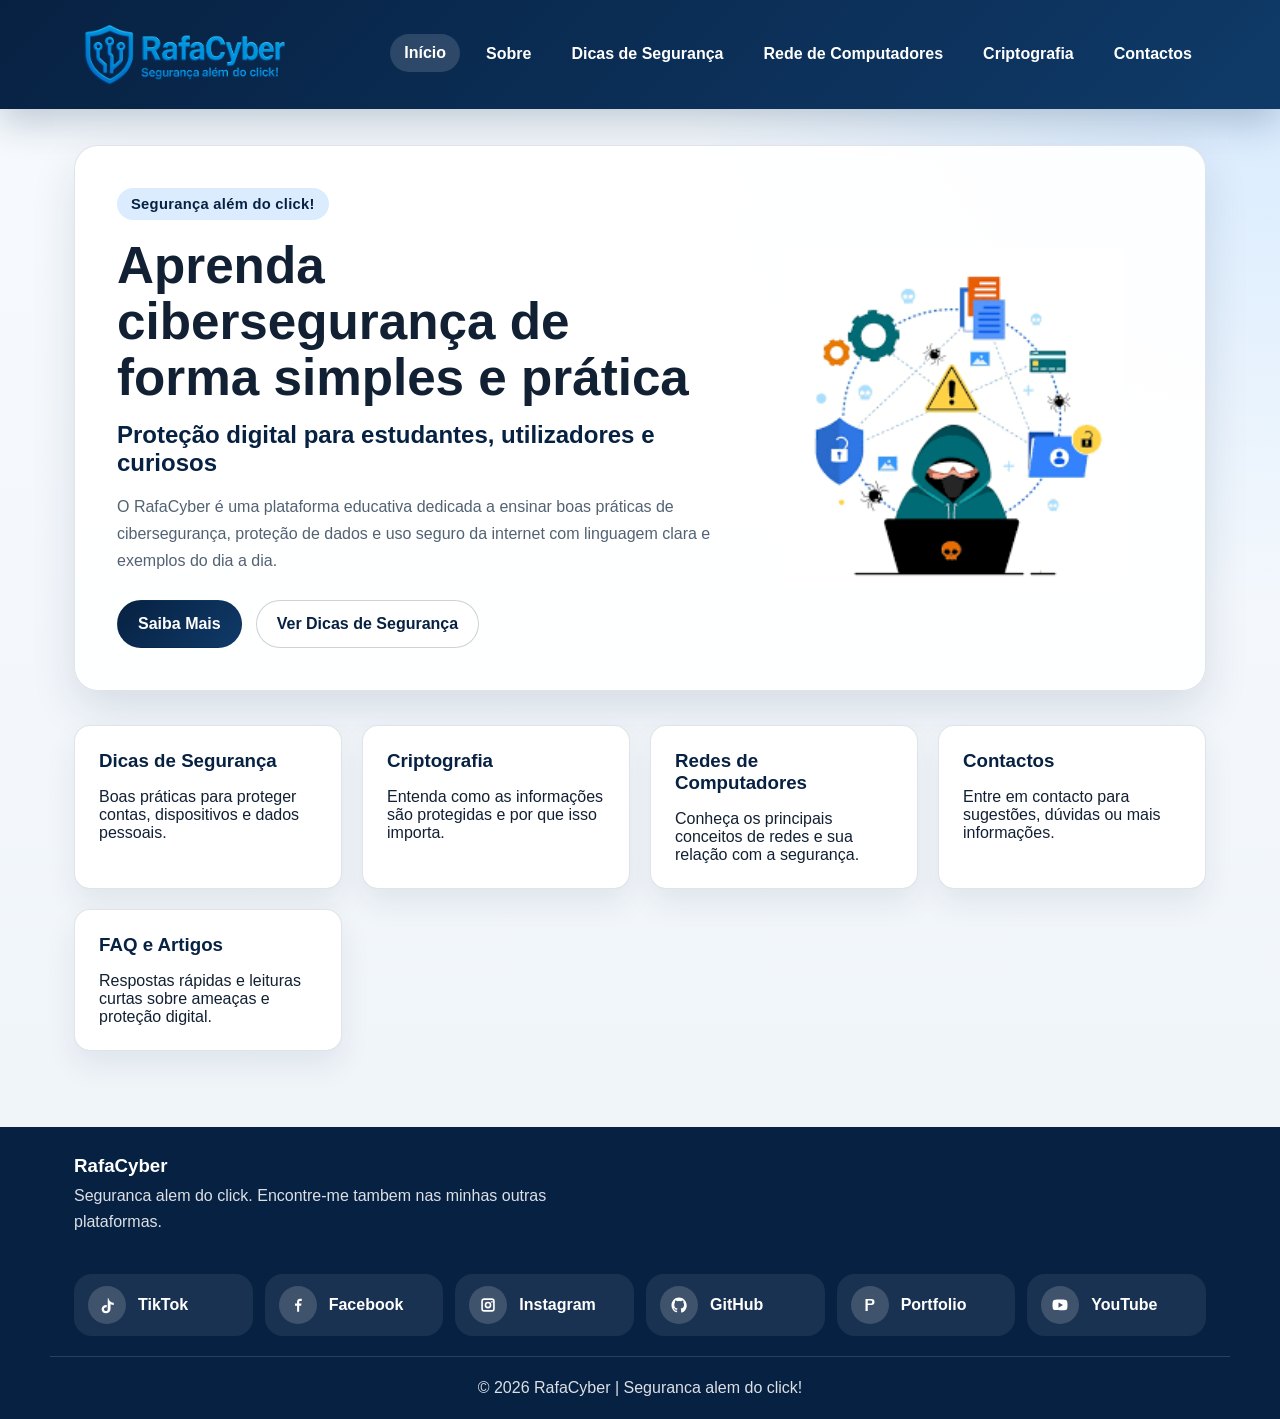
==== index.html @ c88dee0f "Add files via upload" ====
<!DOCTYPE html>
<html lang="pt">
<head>
    <meta charset="UTF-8">
    <meta name="viewport" content="width=device-width, initial-scale=1.0">
    <title>RafaCyber</title>
    <link rel="stylesheet" href="style.css">
</head>
<body>
    <header class="site-header">
        <div class="header-container">
            <div class="logo">
                <img src="img/logo.png" alt="Logo RafaCyber">
            </div>
            <nav class="main-nav">
                <a href="index.html" class="is-active">Início</a>
                <a href="sobre.html">Sobre</a>
                <a href="dicasdeseguranaca.html">Dicas de Segurança</a>
                <a href="Rede de Computadores.html">Rede de Computadores</a>
                <a href="criptografia.html">Criptografia</a>
                <a href="contactos.html">Contactos</a>
            </nav>
        </div>
    </header>

    <main class="page-main">
        <section class="hero">
            <div class="hero-text">
                <span class="eyebrow">Segurança além do click!</span>
                <h1>Aprenda cibersegurança de forma simples e prática</h1>
                <h2>Proteção digital para estudantes, utilizadores e curiosos</h2>
                <p>
                    O RafaCyber é uma plataforma educativa dedicada a ensinar boas práticas de
                    cibersegurança, proteção de dados e uso seguro da internet com linguagem clara
                    e exemplos do dia a dia.
                </p>
                <div class="button-row">
                    <a href="saibamais.html" class="btn">Saiba Mais</a>
                    <a href="dicasdeseguranaca.html" class="btn btn-secondary">Ver Dicas de Segurança</a>
                </div>
            </div>

            <div class="hero-visual">
                <img src="img/Cyber.png" alt="Ilustração sobre segurança digital">
            </div>
        </section>

        <section class="section-spacing">
            <div class="card-grid">
                <article class="card">
                    <h3><a href="dicasdeseguranaca.html">Dicas de Segurança</a></h3>
                    <p>Boas práticas para proteger contas, dispositivos e dados pessoais.</p>
                </article>

                <article class="card">
                    <h3><a href="criptografia.html">Criptografia</a></h3>
                    <p>Entenda como as informações são protegidas e por que isso importa.</p>
                </article>

                <article class="card">
                    <h3><a href="Rede de Computadores.html">Redes de Computadores</a></h3>
                    <p>Conheça os principais conceitos de redes e sua relação com a segurança.</p>
                </article>

                <article class="card">
                    <h3><a href="contactos.html">Contactos</a></h3>
                    <p>Entre em contacto para sugestões, dúvidas ou mais informações.</p>
                </article>

                <article class="card">
                    <h3><a href="faq.html">FAQ e Artigos</a></h3>
                    <p>Respostas rápidas e leituras curtas sobre ameaças e proteção digital.</p>
                </article>
            </div>
        </section>
    </main>

<footer class="site-footer">
        <div class="container site-footer-grid">
            <section class="footer-brand">
                <h3>RafaCyber</h3>
                <p>Seguranca alem do click. Encontre-me tambem nas minhas outras plataformas.</p>
            </section>

            <section class="footer-nav"></section>

            <section class="footer-socials">
                <a href="#" class="social-link">
                    <span class="social-icon" aria-hidden="true">
                        <svg viewBox="0 0 24 24"><path d="M14 3c.2 1.7 1.1 3.2 2.4 4.3 1.3 1 2.9 1.6 4.6 1.7v3.1c-1.5-.1-3-.5-4.3-1.2v6.3c0 3.3-2.7 5.8-6.1 5.8-3.2 0-5.8-2.3-5.8-5.4 0-3.3 2.7-5.6 6-5.6.3 0 .6 0 .9.1v3.1a3.7 3.7 0 0 0-.9-.1c-1.5 0-2.8 1-2.8 2.5 0 1.4 1.1 2.4 2.6 2.4 1.7 0 2.4-1.1 2.4-2.7V3h3z"></path></svg>
                    </span>
                    <span class="social-label">
                        <span class="social-name">TikTok</span>
                    </span>
                </a>
                <a href="#" class="social-link">
                    <span class="social-icon" aria-hidden="true">
                        <svg viewBox="0 0 24 24"><path d="M13.5 21v-8h2.7l.4-3h-3.1V8.1c0-.9.3-1.6 1.7-1.6H17V3.8c-.3 0-1.2-.1-2.3-.1-2.3 0-3.9 1.4-3.9 4V10H8v3h2.8v8h2.7z"></path></svg>
                    </span>
                    <span class="social-label">
                        <span class="social-name">Facebook</span>
                    </span>
                </a>
                <a href="#" class="social-link">
                    <span class="social-icon" aria-hidden="true">
                        <svg viewBox="0 0 24 24"><path d="M7 3h10a4 4 0 0 1 4 4v10a4 4 0 0 1-4 4H7a4 4 0 0 1-4-4V7a4 4 0 0 1 4-4zm0 2.2A1.8 1.8 0 0 0 5.2 7v10c0 1 .8 1.8 1.8 1.8h10c1 0 1.8-.8 1.8-1.8V7c0-1-.8-1.8-1.8-1.8H7zm10.3 1.6a1.1 1.1 0 1 1 0 2.2 1.1 1.1 0 0 1 0-2.2zM12 7.5A4.5 4.5 0 1 1 7.5 12 4.5 4.5 0 0 1 12 7.5zm0 2.2A2.3 2.3 0 1 0 14.3 12 2.3 2.3 0 0 0 12 9.7z"></path></svg>
                    </span>
                    <span class="social-label">
                        <span class="social-name">Instagram</span>
                    </span>
                </a>
                <a href="https://github.com/RafaCyberTech" class="social-link" target="_blank" rel="noopener noreferrer">
                    <span class="social-icon" aria-hidden="true">
                        <svg viewBox="0 0 24 24"><path d="M12 2C6.5 2 2 6.6 2 12.2c0 4.5 2.9 8.3 6.8 9.6.5.1.7-.2.7-.5v-1.9c-2.8.6-3.4-1.2-3.4-1.2-.4-1.2-1.1-1.5-1.1-1.5-.9-.6 0-.6 0-.6 1 .1 1.6 1.1 1.6 1.1.9 1.6 2.4 1.1 3 .8.1-.7.4-1.1.7-1.4-2.2-.3-4.6-1.1-4.6-5.1 0-1.1.4-2 1-2.7-.1-.3-.4-1.3.1-2.7 0 0 .9-.3 2.8 1a9.8 9.8 0 0 1 5.2 0c2-1.3 2.8-1 2.8-1 .6 1.4.2 2.4.1 2.7.7.7 1 1.6 1 2.7 0 4-2.4 4.8-4.7 5.1.4.3.8 1 .8 2v3c0 .3.2.6.7.5 3.9-1.3 6.8-5.1 6.8-9.6C22 6.6 17.5 2 12 2z"></path></svg>
                    </span>
                    <span class="social-label">
                        <span class="social-name">GitHub</span>
                    </span>
                </a>
                <a href="https://github.com/RafaCyberTech/Portfolio/" class="social-link" target="_blank" rel="noopener noreferrer">
                    <span class="social-icon" aria-hidden="true">
                        <svg viewBox="0 0 24 24"><path d="M6 4h8a4 4 0 0 1 0 8H9v8H6V4zm3 2v4h4a2 2 0 0 0 0-4H9z"></path></svg>
                    </span>
                    <span class="social-label">
                        <span class="social-name">Portfolio</span>
                    </span>
                </a>
                <a href="#" class="social-link">
                    <span class="social-icon" aria-hidden="true">
                        <svg viewBox="0 0 24 24"><path d="M21.6 7.2a2.8 2.8 0 0 0-2-2C17.8 4.7 12 4.7 12 4.7s-5.8 0-7.6.5a2.8 2.8 0 0 0-2 2A29 29 0 0 0 2 12a29 29 0 0 0 .4 4.8 2.8 2.8 0 0 0 2 2c1.8.5 7.6.5 7.6.5s5.8 0 7.6-.5a2.8 2.8 0 0 0 2-2A29 29 0 0 0 22 12a29 29 0 0 0-.4-4.8zM10 15.5v-7l6 3.5-6 3.5z"></path></svg>
                    </span>
                    <span class="social-label">
                        <span class="social-name">YouTube</span>
                    </span>
                </a>
            </section>
        </div>
        <div class="container footer-bottom">
            <p>&copy; 2026 RafaCyber | Seguranca alem do click!</p>
        </div>
    </footer>
</body>
</html>
---- style.css ----
:root {
    --bg: #eef3f8;
    --surface: #ffffff;
    --surface-soft: #f6f9fc;
    --primary: #072142;
    --primary-strong: #0f3a68;
    --accent: #1f8cff;
    --accent-soft: #dcecff;
    --text: #122033;
    --muted: #536273;
    --border: rgba(7, 33, 66, 0.12);
    --shadow: 0 18px 45px rgba(7, 33, 66, 0.12);
    --radius-lg: 24px;
    --radius-md: 16px;
    --radius-sm: 10px;
    --max-width: 1180px;
}

* {
    box-sizing: border-box;
}

html {
    scroll-behavior: smooth;
}

body {
    margin: 0;
    font-family: "Segoe UI", Tahoma, Geneva, Verdana, sans-serif;
    color: var(--text);
    background:
        radial-gradient(circle at top right, rgba(31, 140, 255, 0.16), transparent 32%),
        linear-gradient(180deg, #f7fbff 0%, var(--bg) 100%);
}

img {
    max-width: 100%;
    display: block;
}

a {
    color: inherit;
    text-decoration: none;
}

.site-header {
    background: linear-gradient(135deg, var(--primary) 0%, var(--primary-strong) 100%);
    color: #ffffff;
    box-shadow: 0 14px 35px rgba(7, 33, 66, 0.22);
}

.header-container {
    max-width: var(--max-width);
    margin: 0 auto;
    padding: 20px 24px;
    display: flex;
    align-items: center;
    justify-content: space-between;
    gap: 24px;
}

.logo img {
    width: 220px;
}

.main-nav {
    display: flex;
    flex-wrap: wrap;
    justify-content: flex-end;
    gap: 12px;
}

.main-nav a {
    padding: 10px 14px;
    border-radius: 999px;
    font-weight: 600;
    transition: background-color 0.25s ease, color 0.25s ease, transform 0.25s ease;
}

.main-nav a:hover,
.main-nav a.is-active {
    background: rgba(255, 255, 255, 0.14);
    color: #ffffff;
    transform: translateY(-1px);
}

.page-main {
    max-width: var(--max-width);
    margin: 0 auto;
    padding: 36px 24px 56px;
}

.hero,
.page-banner,
.page-card {
    background: rgba(255, 255, 255, 0.92);
    border: 1px solid var(--border);
    border-radius: var(--radius-lg);
    box-shadow: var(--shadow);
}

.hero {
    padding: 42px;
    display: grid;
    grid-template-columns: minmax(0, 1.2fr) minmax(260px, 420px);
    gap: 32px;
    align-items: center;
}

.eyebrow {
    display: inline-flex;
    padding: 8px 14px;
    border-radius: 999px;
    background: var(--accent-soft);
    color: var(--primary);
    font-weight: 700;
    font-size: 0.92rem;
    letter-spacing: 0.02em;
    margin-bottom: 18px;
}

.hero h1,
.page-banner h1,
.page-card h1 {
    margin: 0 0 14px;
    font-size: clamp(2rem, 4vw, 3.2rem);
    line-height: 1.1;
}

.hero h2,
.page-banner h2,
.section h2 {
    margin: 0 0 14px;
    color: var(--primary);
}

.hero p,
.page-banner p,
.page-card p,
.section p,
.section li,
.contact-list li {
    color: var(--muted);
    line-height: 1.7;
    font-size: 1rem;
}

.button-row {
    display: flex;
    flex-wrap: wrap;
    gap: 14px;
    margin-top: 26px;
}

.btn {
    display: inline-flex;
    align-items: center;
    justify-content: center;
    min-height: 48px;
    padding: 12px 20px;
    border-radius: 999px;
    border: 1px solid transparent;
    background: linear-gradient(135deg, var(--primary) 0%, var(--primary-strong) 100%);
    color: #ffffff;
    font-weight: 700;
    transition: transform 0.25s ease, box-shadow 0.25s ease, background-color 0.25s ease;
}

.btn:hover {
    transform: translateY(-2px);
    box-shadow: 0 12px 26px rgba(7, 33, 66, 0.2);
}

.btn-secondary {
    background: var(--surface);
    color: var(--primary);
    border-color: rgba(7, 33, 66, 0.2);
}

.hero-visual {
    background: transparent;
    border-radius: 0;
    padding: 0;
    min-height: 100%;
    display: flex;
    align-items: center;
    justify-content: center;
}

.hero-visual img {
    width: min(100%, 340px);
}

.section-spacing {
    margin-top: 34px;
}

.card-grid {
    display: grid;
    grid-template-columns: repeat(auto-fit, minmax(220px, 1fr));
    gap: 20px;
}

.card,
.section {
    background: var(--surface);
    border: 1px solid var(--border);
    border-radius: var(--radius-md);
    padding: 24px;
}

.card {
    box-shadow: 0 14px 30px rgba(7, 33, 66, 0.08);
    transition: transform 0.25s ease, box-shadow 0.25s ease;
}

.card:hover {
    transform: translateY(-4px);
    box-shadow: 0 18px 34px rgba(7, 33, 66, 0.12);
}

.card h3,
.section h3 {
    margin-top: 0;
    margin-bottom: 10px;
    color: var(--primary);
}

.card p,
.card li,
.section li {
    margin-bottom: 0;
}

.page-banner,
.page-card {
    padding: 36px;
}

.content-grid {
    display: grid;
    gap: 20px;
    margin-top: 26px;
}

.feature-list,
.contact-list {
    margin: 0;
    padding-left: 18px;
}

.contact-grid {
    display: grid;
    grid-template-columns: minmax(0, 1.2fr) minmax(260px, 0.8fr);
    gap: 22px;
    margin-top: 24px;
}

.contact-form {
    display: grid;
    gap: 14px;
}

.contact-form label {
    font-weight: 700;
    color: var(--primary);
}

.contact-form input,
.contact-form textarea {
    width: 100%;
    padding: 13px 14px;
    border: 1px solid rgba(7, 33, 66, 0.16);
    border-radius: 12px;
    background: var(--surface-soft);
    color: var(--text);
    font: inherit;
}

.contact-form textarea {
    resize: vertical;
    min-height: 140px;
}

.status-message {
    display: none;
    padding: 14px 16px;
    border-radius: 14px;
    border: 1px solid rgba(23, 125, 72, 0.18);
    background: #ecfff4;
    color: #176b43;
    font-weight: 600;
}

.status-message.is-visible {
    display: block;
}

.mini-note {
    margin-top: 8px;
    color: var(--muted);
    font-size: 0.92rem;
}

.faq-grid {
    display: grid;
    gap: 16px;
    margin-top: 26px;
}

.faq-item {
    background: var(--surface);
    border: 1px solid var(--border);
    border-radius: var(--radius-md);
    padding: 18px 22px;
}

.faq-item summary {
    cursor: pointer;
    font-weight: 700;
    color: var(--primary);
}

.faq-item p {
    margin: 14px 0 0;
}

.site-footer {
    margin-top: 20px;
    background: var(--primary);
    color: #ffffff;
}

.site-footer-grid {
    max-width: var(--max-width);
    margin: 0 auto;
    padding: 28px 24px 20px;
    display: grid;
    grid-template-columns: 1fr;
    gap: 20px;
    align-items: flex-start;
}

.site-footer h3 {
    margin-top: 0;
    margin-bottom: 6px;
}

.site-footer p,
.site-footer li,
.site-footer a {
    color: rgba(255, 255, 255, 0.86);
    line-height: 1.6;
}

.footer-links,
.footer-contact {
    list-style: none;
    margin: 0;
    padding: 0;
}

.footer-brand p {
    margin: 0;
    max-width: 560px;
}

.footer-nav {
    display: flex;
    flex-wrap: wrap;
    gap: 12px;
}

.footer-pill {
    display: inline-flex;
    align-items: center;
    padding: 9px 14px;
    border-radius: 999px;
    background: rgba(255, 255, 255, 0.08);
    transition: background-color 0.25s ease, transform 0.25s ease;
}

.footer-pill:hover {
    background: rgba(255, 255, 255, 0.16);
    transform: translateY(-1px);
}

.footer-socials {
    display: grid;
    grid-template-columns: repeat(auto-fit, minmax(150px, 1fr));
    gap: 12px;
}

.social-link {
    display: flex;
    align-items: center;
    gap: 12px;
    padding: 12px 14px;
    border-radius: 18px;
    background: rgba(255, 255, 255, 0.08);
    transition: background-color 0.25s ease, transform 0.25s ease;
}

.social-link:hover {
    background: rgba(255, 255, 255, 0.16);
    transform: translateY(-1px);
}

.social-icon {
    width: 38px;
    height: 38px;
    border-radius: 50%;
    display: inline-flex;
    align-items: center;
    justify-content: center;
    background: rgba(255, 255, 255, 0.16);
    font-weight: 700;
    color: #ffffff;
    flex-shrink: 0;
}

.social-icon svg {
    width: 18px;
    height: 18px;
    fill: currentColor;
}

.social-label {
    display: flex;
    flex-direction: column;
    gap: 2px;
}

.social-name {
    font-weight: 700;
    color: #ffffff;
}

.social-hint {
    font-size: 0.85rem;
    color: rgba(255, 255, 255, 0.7);
}

.footer-bottom {
    max-width: var(--max-width);
    margin: 0 auto;
    padding: 0 24px 18px;
    border-top: 1px solid rgba(255, 255, 255, 0.14);
    text-align: center;
}

.footer-bottom p {
    margin: 18px 0 0;
}

@media (max-width: 900px) {
    .header-container,
    .hero,
    .contact-grid {
        grid-template-columns: 1fr;
    }

    .header-container {
        padding: 18px 20px;
        flex-direction: column;
        align-items: flex-start;
    }

    .main-nav {
        justify-content: flex-start;
    }

    .hero,
    .page-banner,
    .page-card {
        padding: 28px;
    }

    .footer-nav {
        justify-content: flex-start;
    }
}

@media (max-width: 640px) {
    .page-main {
        padding: 20px 16px 20px;
    }

    .hero,
    .page-banner,
    .page-card,
    .card,
    .section {
        padding: 22px;
    }

    .logo img {
        width: 180px;
    }

    .main-nav a,
    .btn {
        width: 100%;
    }

    .button-row {
        flex-direction: column;
    }
}
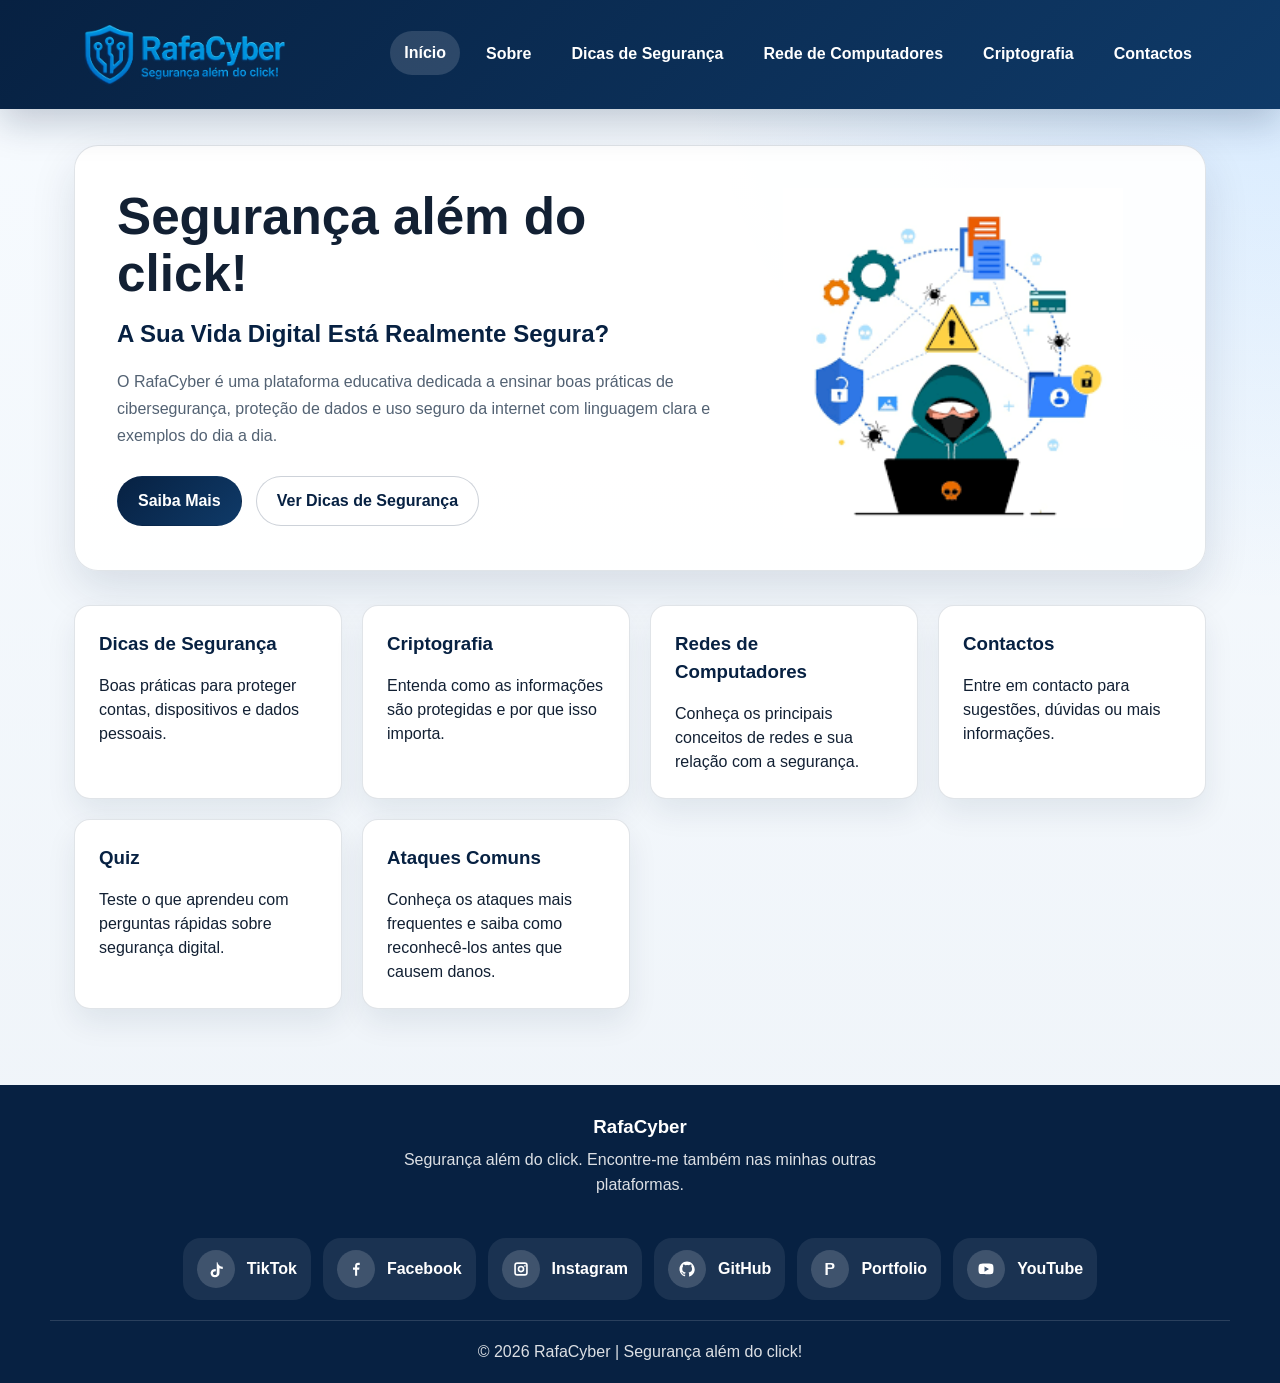
==== commit 6c5783a7: "Add files via upload" ====
--- a/index.html
+++ b/index.html
@@ -4,7 +4,10 @@
     <meta charset="UTF-8">
     <meta name="viewport" content="width=device-width, initial-scale=1.0">
     <title>RafaCyber</title>
+    <link rel="icon" href="favicon.svg" type="image/svg+xml">
+    <link rel="alternate icon" href="favicon.png" type="image/png">
     <link rel="stylesheet" href="style.css">
+    <script src="script.js" defer></script>
 </head>
 <body>
     <header class="site-header">
@@ -12,7 +15,12 @@
             <div class="logo">
                 <img src="img/logo.png" alt="Logo RafaCyber">
             </div>
-            <nav class="main-nav">
+            <button class="nav-toggle" type="button" aria-label="Abrir menu" aria-expanded="false" aria-controls="main-nav">
+                <span></span>
+                <span></span>
+                <span></span>
+            </button>
+            <nav class="main-nav" id="main-nav">
                 <a href="index.html" class="is-active">Início</a>
                 <a href="sobre.html">Sobre</a>
                 <a href="dicasdeseguranaca.html">Dicas de Segurança</a>
@@ -26,9 +34,8 @@
     <main class="page-main">
         <section class="hero">
             <div class="hero-text">
-                <span class="eyebrow">Segurança além do click!</span>
-                <h1>Aprenda cibersegurança de forma simples e prática</h1>
-                <h2>Proteção digital para estudantes, utilizadores e curiosos</h2>
+                <h1>Segurança além do click!</h1>
+                <h2>A Sua Vida Digital Está Realmente Segura?</h2>
                 <p>
                     O RafaCyber é uma plataforma educativa dedicada a ensinar boas práticas de
                     cibersegurança, proteção de dados e uso seguro da internet com linguagem clara
@@ -68,8 +75,13 @@
                 </article>
 
                 <article class="card">
-                    <h3><a href="faq.html">FAQ e Artigos</a></h3>
-                    <p>Respostas rápidas e leituras curtas sobre ameaças e proteção digital.</p>
+                    <h3><a href="faq.html">Quiz</a></h3>
+                    <p>Teste o que aprendeu com perguntas rápidas sobre segurança digital.</p>
+                </article>
+
+                <article class="card">
+                    <h3><a href="ataquescomuns.html">Ataques Comuns</a></h3>
+                    <p>Conheça os ataques mais frequentes e saiba como reconhecê-los antes que causem danos.</p>
                 </article>
             </div>
         </section>
@@ -79,13 +91,13 @@
         <div class="container site-footer-grid">
             <section class="footer-brand">
                 <h3>RafaCyber</h3>
-                <p>Seguranca alem do click. Encontre-me tambem nas minhas outras plataformas.</p>
+                <p>Segurança além do click. Encontre-me também nas minhas outras plataformas.</p>
             </section>
 
             <section class="footer-nav"></section>
 
             <section class="footer-socials">
-                <a href="#" class="social-link">
+                <a href="https://www.tiktok.com/@rafiqueeusebionor" class="social-link" target="_blank" rel="noopener noreferrer">
                     <span class="social-icon" aria-hidden="true">
                         <svg viewBox="0 0 24 24"><path d="M14 3c.2 1.7 1.1 3.2 2.4 4.3 1.3 1 2.9 1.6 4.6 1.7v3.1c-1.5-.1-3-.5-4.3-1.2v6.3c0 3.3-2.7 5.8-6.1 5.8-3.2 0-5.8-2.3-5.8-5.4 0-3.3 2.7-5.6 6-5.6.3 0 .6 0 .9.1v3.1a3.7 3.7 0 0 0-.9-.1c-1.5 0-2.8 1-2.8 2.5 0 1.4 1.1 2.4 2.6 2.4 1.7 0 2.4-1.1 2.4-2.7V3h3z"></path></svg>
                     </span>
@@ -93,7 +105,7 @@
                         <span class="social-name">TikTok</span>
                     </span>
                 </a>
-                <a href="#" class="social-link">
+                <a href="https://www.facebook.com/profile.php?id=61552410900666" class="social-link" target="_blank" rel="noopener noreferrer">
                     <span class="social-icon" aria-hidden="true">
                         <svg viewBox="0 0 24 24"><path d="M13.5 21v-8h2.7l.4-3h-3.1V8.1c0-.9.3-1.6 1.7-1.6H17V3.8c-.3 0-1.2-.1-2.3-.1-2.3 0-3.9 1.4-3.9 4V10H8v3h2.8v8h2.7z"></path></svg>
                     </span>
@@ -101,7 +113,7 @@
                         <span class="social-name">Facebook</span>
                     </span>
                 </a>
-                <a href="#" class="social-link">
+                <a href="https://www.instagram.com/rafacyber" class="social-link" target="_blank" rel="noopener noreferrer">
                     <span class="social-icon" aria-hidden="true">
                         <svg viewBox="0 0 24 24"><path d="M7 3h10a4 4 0 0 1 4 4v10a4 4 0 0 1-4 4H7a4 4 0 0 1-4-4V7a4 4 0 0 1 4-4zm0 2.2A1.8 1.8 0 0 0 5.2 7v10c0 1 .8 1.8 1.8 1.8h10c1 0 1.8-.8 1.8-1.8V7c0-1-.8-1.8-1.8-1.8H7zm10.3 1.6a1.1 1.1 0 1 1 0 2.2 1.1 1.1 0 0 1 0-2.2zM12 7.5A4.5 4.5 0 1 1 7.5 12 4.5 4.5 0 0 1 12 7.5zm0 2.2A2.3 2.3 0 1 0 14.3 12 2.3 2.3 0 0 0 12 9.7z"></path></svg>
                     </span>
@@ -117,7 +129,7 @@
                         <span class="social-name">GitHub</span>
                     </span>
                 </a>
-                <a href="https://github.com/RafaCyberTech/Portfolio/" class="social-link" target="_blank" rel="noopener noreferrer">
+                <a href="https://rafacybertech.github.io/Portfolio/" class="social-link" target="_blank" rel="noopener noreferrer">
                     <span class="social-icon" aria-hidden="true">
                         <svg viewBox="0 0 24 24"><path d="M6 4h8a4 4 0 0 1 0 8H9v8H6V4zm3 2v4h4a2 2 0 0 0 0-4H9z"></path></svg>
                     </span>
@@ -136,7 +148,7 @@
             </section>
         </div>
         <div class="container footer-bottom">
-            <p>&copy; 2026 RafaCyber | Seguranca alem do click!</p>
+            <p>&copy; 2026 RafaCyber | Segurança além do click!</p>
         </div>
     </footer>
 </body>
--- a/style.css
+++ b/style.css
@@ -28,9 +28,22 @@
     margin: 0;
     font-family: "Segoe UI", Tahoma, Geneva, Verdana, sans-serif;
     color: var(--text);
+    min-height: 100vh;
     background:
         radial-gradient(circle at top right, rgba(31, 140, 255, 0.16), transparent 32%),
         linear-gradient(180deg, #f7fbff 0%, var(--bg) 100%);
+    line-height: 1.5;
+    text-rendering: optimizeLegibility;
+    -webkit-font-smoothing: antialiased;
+}
+
+body,
+a,
+button,
+input,
+textarea,
+summary {
+    -webkit-tap-highlight-color: transparent;
 }
 
 img {
@@ -47,6 +60,9 @@
     background: linear-gradient(135deg, var(--primary) 0%, var(--primary-strong) 100%);
     color: #ffffff;
     box-shadow: 0 14px 35px rgba(7, 33, 66, 0.22);
+    position: sticky;
+    top: 0;
+    z-index: 20;
 }
 
 .header-container {
@@ -70,10 +86,57 @@
     gap: 12px;
 }
 
+.nav-toggle {
+    display: none;
+    align-items: center;
+    justify-content: center;
+    flex-direction: column;
+    width: 48px;
+    height: 48px;
+    margin-left: auto;
+    padding: 0;
+    border: 1px solid rgba(255, 255, 255, 0.18);
+    border-radius: 14px;
+    background: rgba(255, 255, 255, 0.08);
+    color: #ffffff;
+    cursor: pointer;
+    box-shadow: 0 10px 24px rgba(7, 33, 66, 0.12);
+    transition: transform 0.25s ease, background-color 0.25s ease, box-shadow 0.25s ease;
+}
+
+.nav-toggle span {
+    display: block;
+    width: 20px;
+    height: 2px;
+    border-radius: 999px;
+    background: currentColor;
+    transition: transform 0.28s ease, opacity 0.22s ease;
+}
+
+.nav-toggle span + span {
+    margin-top: 5px;
+}
+
+.nav-toggle:hover {
+    background: rgba(255, 255, 255, 0.14);
+    transform: translateY(-1px);
+    box-shadow: 0 14px 28px rgba(7, 33, 66, 0.16);
+}
+
+.nav-toggle.is-open {
+    background: rgba(255, 255, 255, 0.16);
+}
+
+.nav-toggle:focus-visible {
+    outline: 3px solid rgba(255, 255, 255, 0.34);
+    outline-offset: 3px;
+}
+
 .main-nav a {
     padding: 10px 14px;
     border-radius: 999px;
     font-weight: 600;
+    white-space: nowrap;
     transition: background-color 0.25s ease, color 0.25s ease, transform 0.25s ease;
 }
 
@@ -199,6 +262,7 @@
     display: grid;
     grid-template-columns: repeat(auto-fit, minmax(220px, 1fr));
     gap: 20px;
+    align-items: stretch;
 }
 
 .card,
@@ -243,6 +307,517 @@
     margin-top: 26px;
 }
 
+.content-split {
+    display: grid;
+    grid-template-columns: minmax(0, 1.15fr) minmax(260px, 0.85fr);
+    gap: 20px;
+    align-items: start;
+    margin-top: 22px;
+}
+
+.diagram-box {
+    background: linear-gradient(180deg, #fbfdff 0%, var(--surface-soft) 100%);
+    border: 1px solid var(--border);
+    border-radius: var(--radius-md);
+    padding: 18px;
+    box-shadow: 0 14px 30px rgba(7, 33, 66, 0.08);
+}
+
+.diagram-box h4 {
+    margin: 0 0 12px;
+    color: var(--primary);
+}
+
+.diagram-intro {
+    margin: 0 0 10px;
+    color: var(--muted);
+    line-height: 1.45;
+    font-size: 0.95rem;
+}
+
+.flow-diagram {
+    display: grid;
+    gap: 0;
+}
+
+.flow-track {
+    display: flex;
+    align-items: center;
+    justify-content: space-between;
+    gap: 8px;
+    padding: 10px 12px;
+    border-radius: 14px;
+    background:
+        linear-gradient(180deg, rgba(255, 255, 255, 0.92), rgba(246, 249, 252, 0.96)),
+        radial-gradient(circle at center, rgba(31, 140, 255, 0.08), transparent 65%);
+    border: 1px solid rgba(7, 33, 66, 0.08);
+    box-shadow: inset 0 1px 0 rgba(255, 255, 255, 0.7);
+}
+
+.flow-step {
+    position: relative;
+    display: flex;
+    flex-direction: column;
+    align-items: center;
+    gap: 7px;
+    min-width: 90px;
+}
+
+.diagram-node {
+    width: 100%;
+    text-align: center;
+    padding: 11px 10px;
+    border-radius: 14px;
+    background: linear-gradient(180deg, #ffffff 0%, #f8fbff 100%);
+    border: 1px solid rgba(7, 33, 66, 0.12);
+    color: var(--primary);
+    font-weight: 700;
+    font-size: 0.92rem;
+    box-shadow: 0 10px 20px rgba(7, 33, 66, 0.07);
+}
+
+.diagram-node small {
+    display: block;
+    margin-top: 4px;
+    color: var(--muted);
+    font-weight: 600;
+    font-size: 0.8rem;
+}
+
+.flow-badge {
+    width: 24px;
+    height: 24px;
+    border-radius: 50%;
+    display: inline-flex;
+    align-items: center;
+    justify-content: center;
+    background: linear-gradient(135deg, var(--accent), var(--primary-strong));
+    color: #ffffff;
+    font-size: 0.74rem;
+    font-weight: 800;
+    box-shadow: 0 6px 12px rgba(31, 140, 255, 0.18);
+}
+
+.flow-line {
+    flex: 1 1 24px;
+    height: 3px;
+    border-radius: 999px;
+    background: linear-gradient(90deg, rgba(31, 140, 255, 0.15), var(--accent), rgba(15, 58, 104, 0.22));
+    margin-top: 24px;
+}
+
+.topology-grid {
+    display: grid;
+    grid-template-columns: repeat(auto-fit, minmax(230px, 1fr));
+    gap: 16px;
+    margin-top: 16px;
+}
+
+.topology-card {
+    background: var(--surface);
+    border: 1px solid var(--border);
+    border-radius: var(--radius-md);
+    padding: 18px;
+}
+
+.topology-card h4 {
+    margin: 0 0 10px;
+    color: var(--primary);
+}
+
+.topology-visual {
+    position: relative;
+    min-height: 170px;
+    border-radius: 16px;
+    background: radial-gradient(circle at center, rgba(31, 140, 255, 0.08), transparent 60%);
+    border: 1px dashed rgba(7, 33, 66, 0.14);
+    overflow: hidden;
+}
+
+.topology-visual.star .center-node {
+    position: absolute;
+    inset: 50% auto auto 50%;
+    transform: translate(-50%, -50%);
+}
+
+.topology-visual.star::before {
+    content: "";
+    position: absolute;
+    inset: 18px;
+    border-radius: 50%;
+    border: 2px dashed rgba(31, 140, 255, 0.22);
+}
+
+.star-spoke {
+    position: absolute;
+    left: 50%;
+    top: 50%;
+    width: 2px;
+    height: 60px;
+    background: linear-gradient(180deg, rgba(31, 140, 255, 0.18), rgba(15, 58, 104, 0.35), rgba(31, 140, 255, 0.18));
+    transform-origin: center top;
+    z-index: 0;
+}
+
+.star-spoke-1 { transform: translate(-50%, -100%) rotate(0deg); }
+.star-spoke-2 { transform: translate(-50%, -50%) rotate(90deg); }
+.star-spoke-3 { transform: translate(-50%, 0%) rotate(180deg); }
+.star-spoke-4 { transform: translate(-50%, -50%) rotate(270deg); }
+
+.center-node,
+.outer-node {
+    display: inline-flex;
+    align-items: center;
+    justify-content: center;
+    width: 62px;
+    height: 62px;
+    border-radius: 50%;
+    background: #ffffff;
+    border: 2px solid rgba(31, 140, 255, 0.28);
+    color: var(--primary);
+    font-weight: 800;
+    box-shadow: 0 10px 18px rgba(7, 33, 66, 0.08);
+}
+
+.outer-node {
+    position: absolute;
+    width: 54px;
+    height: 54px;
+    z-index: 2;
+}
+
+.topology-visual.star .outer-1 { top: 12px; left: 50%; transform: translateX(-50%); }
+.topology-visual.star .outer-2 { top: 50%; right: 12px; transform: translateY(-50%); }
+.topology-visual.star .outer-3 { bottom: 12px; left: 50%; transform: translateX(-50%); }
+.topology-visual.star .outer-4 { top: 50%; left: 12px; transform: translateY(-50%); }
+
+.topology-visual.bus {
+    display: flex;
+    align-items: center;
+    justify-content: space-between;
+    padding: 20px 12px 18px;
+}
+
+.topology-visual.bus::before {
+    content: "";
+    position: absolute;
+    left: 18px;
+    right: 18px;
+    top: 50%;
+    height: 6px;
+    border-radius: 999px;
+    background: linear-gradient(90deg, var(--accent), var(--primary-strong));
+    transform: translateY(-50%);
+}
+
+.bus-line {
+    display: none;
+}
+
+.bus-node {
+    position: relative;
+    z-index: 1;
+    display: flex;
+    flex-direction: column;
+    align-items: center;
+    gap: 8px;
+    color: var(--primary);
+    font-weight: 700;
+}
+
+.bus-node span {
+    width: 20px;
+    height: 20px;
+    border-radius: 50%;
+    background: #ffffff;
+    border: 3px solid var(--primary);
+}
+
+.topology-visual.ring {
+    display: block;
+}
+
+.topology-visual.ring::before {
+    content: "";
+    position: absolute;
+    inset: 22px;
+    border-radius: 50%;
+    border: 4px solid rgba(31, 140, 255, 0.18);
+}
+
+.ring-circle {
+    position: absolute;
+    inset: 34px;
+    border-radius: 50%;
+    border: 2px dashed rgba(7, 33, 66, 0.18);
+    background: radial-gradient(circle at center, rgba(31, 140, 255, 0.06), transparent 62%);
+}
+
+.ring-center,
+.mesh-center {
+    position: absolute;
+    inset: 50% auto auto 50%;
+    transform: translate(-50%, -50%);
+    display: inline-flex;
+    align-items: center;
+    justify-content: center;
+    width: 66px;
+    height: 66px;
+    border-radius: 50%;
+    background: linear-gradient(135deg, var(--primary), var(--primary-strong));
+    color: #ffffff;
+    font-weight: 800;
+    box-shadow: 0 10px 18px rgba(7, 33, 66, 0.18);
+    z-index: 2;
+}
+
+.ring-node,
+.mesh-node {
+    position: absolute;
+    width: 50px;
+    height: 50px;
+    border-radius: 50%;
+    display: inline-flex;
+    align-items: center;
+    justify-content: center;
+    background: #ffffff;
+    border: 2px solid rgba(31, 140, 255, 0.3);
+    color: var(--primary);
+    font-weight: 800;
+    box-shadow: 0 10px 18px rgba(7, 33, 66, 0.08);
+}
+
+.ring-1 { top: 12px; left: 50%; transform: translateX(-50%); }
+.ring-2 { top: 50%; right: 12px; transform: translateY(-50%); }
+.ring-3 { bottom: 12px; left: 50%; transform: translateX(-50%); }
+.ring-4 { top: 50%; left: 12px; transform: translateY(-50%); }
+
+.mesh-center {
+    width: 60px;
+    height: 60px;
+    z-index: 2;
+}
+
+.mesh-node {
+    z-index: 2;
+}
+
+.mesh-1 { top: 14px; left: 18px; }
+.mesh-2 { top: 14px; right: 18px; }
+.mesh-3 { bottom: 14px; left: 18px; }
+.mesh-4 { bottom: 14px; right: 18px; }
+
+.mesh-link {
+    position: absolute;
+    background: linear-gradient(90deg, rgba(31, 140, 255, 0.22), rgba(15, 58, 104, 0.18));
+    z-index: 1;
+}
+
+.mesh-link-1 {
+    top: 42px;
+    left: 62px;
+    width: calc(100% - 124px);
+    height: 3px;
+}
+
+.mesh-link-2 {
+    bottom: 42px;
+    left: 62px;
+    width: calc(100% - 124px);
+    height: 3px;
+}
+
+.mesh-link-3 {
+    top: 62px;
+    left: 42px;
+    width: 3px;
+    height: calc(100% - 124px);
+}
+
+.mesh-link-4 {
+    top: 62px;
+    right: 42px;
+    width: 3px;
+    height: calc(100% - 124px);
+}
+
+.mesh-link-5 {
+    top: 50%;
+    left: 50%;
+    width: 3px;
+    height: 72px;
+    transform: translate(-50%, -50%) rotate(45deg);
+}
+
+.mesh-link-6 {
+    top: 50%;
+    left: 50%;
+    width: 3px;
+    height: 72px;
+    transform: translate(-50%, -50%) rotate(-45deg);
+}
+
+.topology-visual.hybrid {
+    display: block;
+    padding: 14px;
+}
+
+.hybrid-spine {
+    position: absolute;
+    top: 50%;
+    left: 14px;
+    right: 14px;
+    height: 6px;
+    border-radius: 999px;
+    background: linear-gradient(90deg, var(--primary), var(--accent), var(--primary-strong));
+    transform: translateY(-50%);
+    box-shadow: 0 6px 18px rgba(7, 33, 66, 0.08);
+}
+
+.hybrid-cluster {
+    position: absolute;
+    width: 146px;
+    height: 146px;
+}
+
+.hybrid-cluster-left {
+    left: 8px;
+    top: 50%;
+    transform: translateY(-50%);
+}
+
+.hybrid-cluster-right {
+    right: 8px;
+    top: 50%;
+    transform: translateY(-50%);
+}
+
+.hybrid-center {
+    position: absolute;
+    top: 50%;
+    left: 50%;
+    width: 58px;
+    height: 58px;
+    border-radius: 50%;
+    transform: translate(-50%, -50%);
+    display: inline-flex;
+    align-items: center;
+    justify-content: center;
+    background: linear-gradient(135deg, var(--primary), var(--primary-strong));
+    color: #ffffff;
+    font-weight: 800;
+    box-shadow: 0 10px 18px rgba(7, 33, 66, 0.16);
+    z-index: 2;
+}
+
+.hybrid-spoke {
+    position: absolute;
+    left: 50%;
+    top: 50%;
+    width: 2px;
+    height: 48px;
+    background: linear-gradient(180deg, rgba(31, 140, 255, 0.18), rgba(15, 58, 104, 0.35), rgba(31, 140, 255, 0.18));
+    transform-origin: center top;
+    z-index: 0;
+}
+
+.hybrid-spoke-1 { transform: translate(-50%, -100%) rotate(0deg); }
+.hybrid-spoke-2 { transform: translate(-50%, -50%) rotate(240deg); }
+.hybrid-spoke-3 { transform: translate(-50%, -50%) rotate(120deg); }
+.hybrid-spoke-4 { transform: translate(-50%, -100%) rotate(0deg); }
+.hybrid-spoke-5 { transform: translate(-50%, -50%) rotate(240deg); }
+.hybrid-spoke-6 { transform: translate(-50%, -50%) rotate(120deg); }
+
+.hybrid-node {
+    position: absolute;
+    width: 42px;
+    height: 42px;
+    border-radius: 50%;
+    display: inline-flex;
+    align-items: center;
+    justify-content: center;
+    background: #ffffff;
+    border: 2px solid rgba(31, 140, 255, 0.32);
+    color: var(--primary);
+    font-weight: 800;
+    box-shadow: 0 8px 16px rgba(7, 33, 66, 0.08);
+}
+
+.hybrid-a1 { top: 2px; left: 50%; transform: translateX(-50%); }
+.hybrid-a2 { bottom: 12px; left: 8px; }
+.hybrid-a3 { bottom: 12px; right: 8px; }
+.hybrid-b1 { top: 2px; left: 50%; transform: translateX(-50%); }
+.hybrid-b2 { bottom: 12px; left: 8px; }
+.hybrid-b3 { bottom: 12px; right: 8px; }
+
+.hybrid-link {
+    position: absolute;
+    background: linear-gradient(90deg, rgba(31, 140, 255, 0.18), rgba(15, 58, 104, 0.24));
+    z-index: 1;
+}
+
+.hybrid-link-1 {
+    top: 50%;
+    left: 142px;
+    width: calc(50% - 164px);
+    height: 3px;
+    transform: translateY(-50%);
+}
+
+.hybrid-link-2 {
+    top: 50%;
+    right: 142px;
+    width: calc(50% - 164px);
+    height: 3px;
+    transform: translateY(-50%);
+}
+
+.list-note {
+    margin-top: 10px;
+    padding-left: 18px;
+    color: var(--muted);
+}
+
+.network-type-grid {
+    display: grid;
+    grid-template-columns: repeat(auto-fit, minmax(190px, 1fr));
+    gap: 14px;
+    margin-top: 14px;
+}
+
+.network-type {
+    background: var(--surface);
+    border: 1px solid var(--border);
+    border-radius: 16px;
+    padding: 16px;
+}
+
+.network-type strong {
+    display: block;
+    margin-bottom: 6px;
+    color: var(--primary);
+}
+
+/* Footer: center brand text and make socials align nicely */
+.site-footer .footer-brand {
+    text-align: center;
+}
+
+.site-footer .footer-brand h3 {
+    margin-bottom: 6px;
+}
+
+.site-footer .footer-socials {
+    display: flex;
+    gap: 12px;
+    justify-content: center;
+    align-items: center;
+}
+
+.network-type p {
+    margin: 0;
+}
+
 .feature-list,
 .contact-list {
     margin: 0;
@@ -254,6 +829,7 @@
     grid-template-columns: minmax(0, 1.2fr) minmax(260px, 0.8fr);
     gap: 22px;
     margin-top: 24px;
+    align-items: start;
 }
 
 .contact-form {
@@ -308,6 +884,141 @@
     margin-top: 26px;
 }
 
+.quiz-form {
+    display: grid;
+    gap: 18px;
+    margin-top: 26px;
+}
+
+.quiz-step {
+    display: none;
+}
+
+.quiz-step.is-active {
+    display: grid;
+    animation: quizStepIn 0.35s ease;
+}
+
+@keyframes quizStepIn {
+    from {
+        opacity: 0;
+        transform: translateY(10px);
+    }
+    to {
+        opacity: 1;
+        transform: translateY(0);
+    }
+}
+
+.quiz-question {
+    display: grid;
+    gap: 12px;
+    padding: 20px;
+    border-radius: var(--radius-md);
+    border: 1px solid rgba(7, 33, 66, 0.12);
+    background: linear-gradient(180deg, #ffffff 0%, #f8fbff 100%);
+    box-shadow: 0 14px 28px rgba(7, 33, 66, 0.06);
+    transition: border-color 0.25s ease, box-shadow 0.25s ease, transform 0.25s ease;
+}
+
+.quiz-question:hover {
+    transform: translateY(-2px);
+    box-shadow: 0 18px 34px rgba(7, 33, 66, 0.1);
+}
+
+.quiz-question.is-correct {
+    border-color: rgba(23, 125, 72, 0.34);
+    background: linear-gradient(180deg, #f1fff7 0%, #ffffff 100%);
+}
+
+.quiz-question.is-wrong {
+    border-color: rgba(196, 56, 56, 0.32);
+    background: linear-gradient(180deg, #fff5f5 0%, #ffffff 100%);
+}
+
+.quiz-question h3 {
+    margin: 0;
+    color: var(--primary);
+}
+
+.quiz-step-header {
+    display: flex;
+    align-items: flex-start;
+    justify-content: space-between;
+    gap: 12px;
+}
+
+.quiz-progress {
+    flex-shrink: 0;
+    padding: 6px 10px;
+    border-radius: 999px;
+    background: var(--accent-soft);
+    color: var(--primary);
+    font-size: 0.85rem;
+    font-weight: 700;
+}
+
+.quiz-option {
+    display: flex;
+    align-items: flex-start;
+    gap: 10px;
+    padding: 12px 14px;
+    border-radius: 14px;
+    border: 1px solid rgba(7, 33, 66, 0.08);
+    background: var(--surface);
+    color: var(--text);
+    line-height: 1.5;
+    cursor: pointer;
+}
+
+.quiz-option input {
+    margin-top: 4px;
+    accent-color: var(--primary-strong);
+}
+
+.quiz-actions {
+    display: flex;
+    flex-wrap: wrap;
+    gap: 12px;
+    margin-top: 6px;
+}
+
+.quiz-feedback {
+    min-height: 24px;
+    font-size: 0.95rem;
+    font-weight: 600;
+    color: var(--muted);
+}
+
+.quiz-feedback.is-success {
+    color: #176b43;
+}
+
+.quiz-feedback.is-warning,
+.quiz-feedback.is-error {
+    color: #9a5a00;
+}
+
+.quiz-result {
+    min-height: 52px;
+    padding: 16px 18px;
+    border-radius: 16px;
+    border: 1px solid transparent;
+    font-weight: 700;
+}
+
+.quiz-result.is-success {
+    background: #ecfff4;
+    border-color: rgba(23, 125, 72, 0.18);
+    color: #176b43;
+}
+
+.quiz-result.is-warning {
+    background: #fff9e8;
+    border-color: rgba(168, 120, 7, 0.18);
+    color: #7a5700;
+}
+
 .faq-item {
     background: var(--surface);
     border: 1px solid var(--border);
@@ -453,10 +1164,25 @@
     margin: 18px 0 0;
 }
 
+/* Ensure footer brand and socials are centered within the footer grid */
+.site-footer-grid {
+    justify-items: center;
+}
+
+.site-footer .footer-brand {
+    justify-self: center;
+    text-align: center;
+}
+
+.site-footer .footer-socials {
+    justify-self: center;
+}
+
 @media (max-width: 900px) {
     .header-container,
     .hero,
-    .contact-grid {
+    .contact-grid,
+    .content-split {
         grid-template-columns: 1fr;
     }
 
@@ -481,9 +1207,85 @@
     }
 }
 
+@media (max-width: 720px) {
+    .flow-track {
+        flex-direction: column;
+        padding: 12px;
+    }
+
+    .flow-line {
+        width: 3px;
+        height: 22px;
+        margin-top: 0;
+        background: linear-gradient(180deg, rgba(31, 140, 255, 0.15), var(--accent), rgba(15, 58, 104, 0.22));
+    }
+
+    .topology-visual.star .outer-1,
+    .topology-visual.star .outer-2,
+    .topology-visual.star .outer-3,
+    .topology-visual.star .outer-4 {
+        position: static;
+        transform: none;
+        margin: 10px;
+    }
+
+    .topology-visual.star {
+        display: flex;
+        flex-wrap: wrap;
+        align-items: center;
+        justify-content: center;
+        gap: 6px;
+        padding: 14px;
+        min-height: auto;
+    }
+
+    .topology-visual.ring,
+    .topology-visual.mesh {
+        min-height: 220px;
+    }
+
+    .topology-visual.hybrid {
+        min-height: 260px;
+    }
+
+    .ring-1,
+    .ring-2,
+    .ring-3,
+    .ring-4,
+    .mesh-1,
+    .mesh-2,
+    .mesh-3,
+    .mesh-4 {
+        position: absolute;
+    }
+
+    .hybrid-cluster-left {
+        left: 0;
+    }
+
+    .hybrid-cluster-right {
+        right: 0;
+    }
+
+    .hybrid-link-1 {
+        left: 126px;
+        width: calc(50% - 140px);
+    }
+
+    .hybrid-link-2 {
+        right: 126px;
+        width: calc(50% - 140px);
+    }
+
+    .bus-line {
+        left: 14px;
+        right: 14px;
+    }
+}
+
 @media (max-width: 640px) {
     .page-main {
-        padding: 20px 16px 20px;
+        padding: 16px 12px 20px;
     }
 
     .hero,
@@ -491,19 +1293,113 @@
     .page-card,
     .card,
     .section {
-        padding: 22px;
+        padding: 20px;
     }
 
     .logo img {
         width: 180px;
     }
 
-    .main-nav a,
+    .header-container {
+        flex-direction: row;
+        align-items: center;
+        flex-wrap: wrap;
+        gap: 16px;
+    }
+
+    .nav-toggle {
+        display: inline-flex;
+    }
+
+    .main-nav {
+        width: 100%;
+        order: 3;
+        display: grid;
+        grid-template-columns: 1fr;
+        gap: 8px;
+        max-height: 0;
+        overflow: hidden;
+        opacity: 0;
+        padding: 0 0.25rem;
+        transform: translateY(-10px) scale(0.99);
+        transform-origin: top center;
+        pointer-events: none;
+        transition:
+            max-height 0.42s cubic-bezier(0.2, 0.8, 0.2, 1),
+            opacity 0.28s ease,
+            transform 0.34s ease,
+            padding 0.28s ease;
+    }
+
+    .main-nav a {
+        width: 100%;
+        padding: 12px 14px;
+        font-size: 0.95rem;
+        background: rgba(255, 255, 255, 0.09);
+        border: 1px solid rgba(255, 255, 255, 0.12);
+        opacity: 0;
+        transform: translateY(-6px);
+        transition:
+            transform 0.32s ease,
+            opacity 0.24s ease,
+            background-color 0.25s ease,
+            border-color 0.25s ease;
+        transition-delay: calc(var(--i, 0) * 45ms);
+    }
+
+    .main-nav.is-open {
+        max-height: 420px;
+        opacity: 1;
+        transform: translateY(0) scale(1);
+        pointer-events: auto;
+        padding: 0.5rem 0.25rem 0.1rem;
+        background: linear-gradient(180deg, rgba(8, 36, 72, 0.96), rgba(9, 46, 88, 0.94));
+        border: 1px solid rgba(255, 255, 255, 0.12);
+        border-radius: 20px;
+        box-shadow: 0 20px 40px rgba(7, 33, 66, 0.24);
+        backdrop-filter: blur(12px);
+        -webkit-backdrop-filter: blur(12px);
+    }
+
+    .main-nav.is-open a {
+        opacity: 1;
+        transform: translateY(0);
+    }
+
+    .hero {
+        grid-template-columns: 1fr;
+        gap: 22px;
+        padding: 20px;
+    }
+
+    .hero-visual {
+        order: -1;
+    }
+
+    .hero-visual img {
+        width: min(72vw, 280px);
+    }
+
+    .quiz-step-header {
+        flex-direction: column;
+    }
+
+    .button-row {
+        flex-direction: column;
+    }
+
     .btn {
         width: 100%;
     }
 
-    .button-row {
-        flex-direction: column;
-    }
-}
+    .page-card,
+    .hero,
+    .section,
+    .card {
+        border-radius: 20px;
+    }
+
+    .footer-socials {
+        grid-template-columns: 1fr;
+    }
+}
